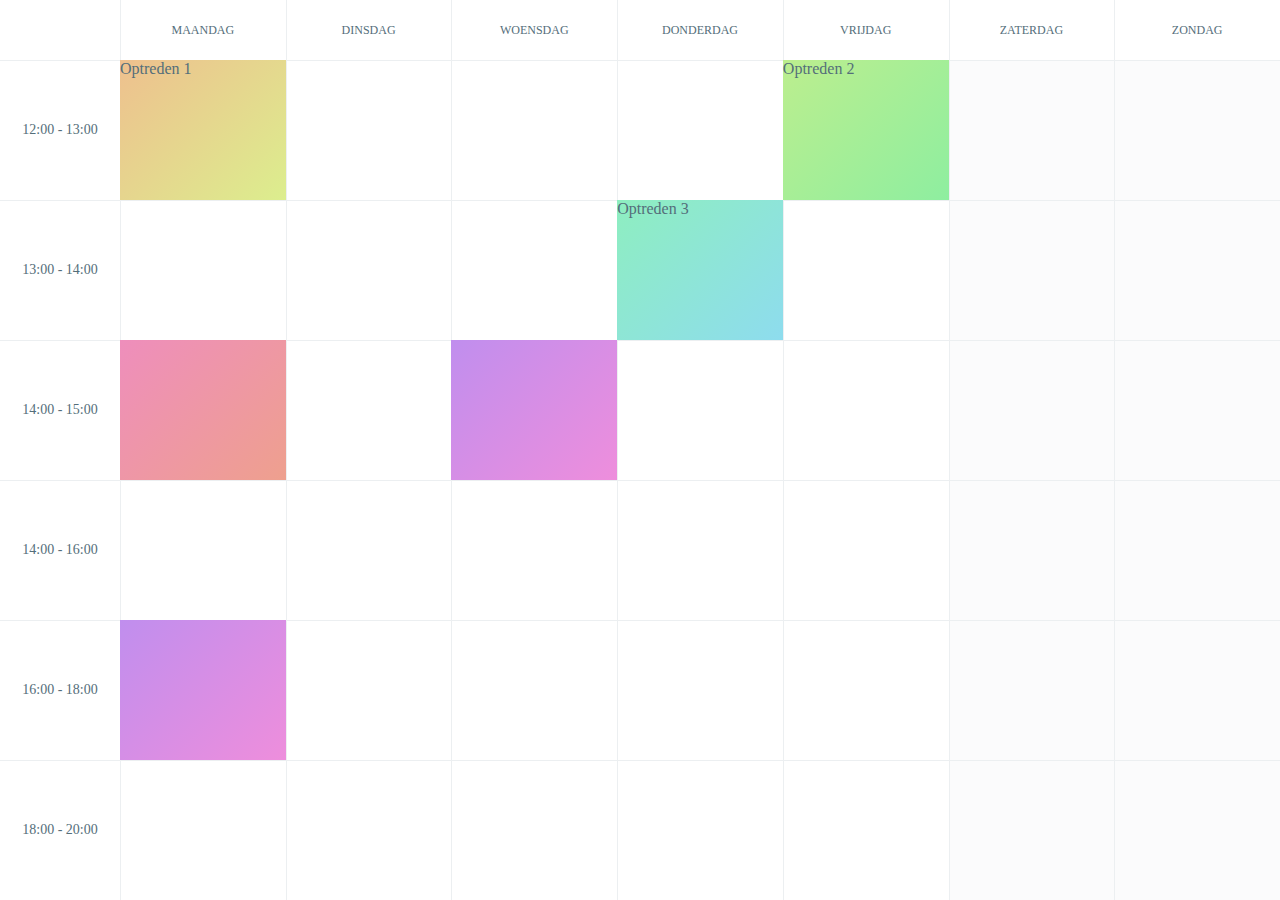
==== opdracht1/countdown-o/index.html @ 43c1228b "update" ====
<!DOCTYPE html>
<html lang="en">
<head>
    <meta charset="UTF-8">
    <meta http-equiv="X-UA-Compatible" content="IE=edge">
    <meta name="viewport" content="width=device-width, initial-scale=1.0">
    <title>Document</title>
    <link rel="stylesheet" href="index.css">
    <link rel="stylesheet" href="index.scss">
</head>
<body>
    <div class="timetable">
        <div class="week-names">
          <div>Maandag</div>
          <div>Dinsdag</div>
          <div>Woensdag</div>
          <div>Donderdag</div>
          <div>Vrijdag</div>
          <div>Zaterdag</div>
          <div>Zondag</div>
        </div>
        <div class="time-interval">
          <div>12:00 - 13:00</div>
          <div>13:00 - 14:00</div>
          <div>14:00 - 15:00</div>
          <div>14:00 - 16:00</div>
          <div>16:00 - 18:00</div>
          <div>18:00 - 20:00</div>
        </div>
        <div class="content">
          <div>
            <div class="accent-orange-gradient">Optreden 1</div>
          </div>
          <div></div>
          <div></div>
          <div></div>
              <div>
            <div class="accent-green-gradient">Optreden 2</div>
          </div>
          <div class="weekend"></div>
          <div class="weekend"></div>
          <div></div>
          <div></div>
          <div></div>
          <div>
            <div class="accent-cyan-gradient">Optreden 3</div>
          </div>
          <div></div>
          <div class="weekend"></div>
          <div class="weekend"></div>
          <div>
            <div class="accent-pink-gradient"></div>
          </div>
          <div></div>
          <div>
            <div class="accent-purple-gradient"></div>
          </div>
          <div></div>
          <div></div>
          <div class="weekend"></div>
          <div class="weekend"></div>
          <div></div>
          <div></div>
          <div></div>
          <div></div>
          <div></div>
          <div class="weekend"></div>
          <div class="weekend"></div>
          <div>
            <div class="accent-purple-gradient"></div>
          </div>
          <div></div>
          <div></div>
          <div></div>
          <div></div>
          <div class="weekend"></div>
          <div class="weekend"></div>
          <div></div>
          <div></div>
          <div></div>
          <div></div>
          <div></div>
          <div class="weekend"></div>
          <div class="weekend"></div>
        </div>
      </div>
</body>
</html>
---- opdracht1/countdown-o/index.css ----
html, body {
  margin: 0;
  font-family: "Karla";
  color: #546E7A;
}

* {
  box-sizing: border-box;
}

.timetable {
  display: grid;
  grid-template-areas: ". week" "time content";
  grid-template-columns: 120px;
  grid-template-rows: 60px;
  width: 100vw;
  height: 100vh;
}
.timetable .accent-pink-gradient {
  display: flex;
  width: 100%;
  height: 100%;
  background: linear-gradient(135deg, #ee8ebc, #eea08e);
  transition: 0.2s ease box-shadow, 0.2s ease transform;
}
.timetable .accent-pink-gradient:hover {
  box-shadow: 0 20px 30px 0 rgba(238, 142, 188, 0.3);
  transform: scale(1.05);
}
.timetable .accent-orange-gradient {
  display: flex;
  width: 100%;
  height: 100%;
  background: linear-gradient(135deg, #eec08e, #dcee8e);
  transition: 0.2s ease box-shadow, 0.2s ease transform;
}
.timetable .accent-orange-gradient:hover {
  box-shadow: 0 20px 30px 0 rgba(238, 192, 142, 0.3);
  transform: scale(1.05);
}
.timetable .accent-green-gradient {
  display: flex;
  width: 100%;
  height: 100%;
  background: linear-gradient(135deg, #bcee8e, #8eeea0);
  transition: 0.2s ease box-shadow, 0.2s ease transform;
}
.timetable .accent-green-gradient:hover {
  box-shadow: 0 20px 30px 0 rgba(188, 238, 142, 0.3);
  transform: scale(1.05);
}
.timetable .accent-cyan-gradient {
  display: flex;
  width: 100%;
  height: 100%;
  background: linear-gradient(135deg, #8eeec0, #8edcee);
  transition: 0.2s ease box-shadow, 0.2s ease transform;
}
.timetable .accent-cyan-gradient:hover {
  box-shadow: 0 20px 30px 0 rgba(142, 238, 192, 0.3);
  transform: scale(1.05);
}
.timetable .accent-blue-gradient {
  display: flex;
  width: 100%;
  height: 100%;
  background: linear-gradient(135deg, #8ebcee, #a08eee);
  transition: 0.2s ease box-shadow, 0.2s ease transform;
}
.timetable .accent-blue-gradient:hover {
  box-shadow: 0 20px 30px 0 rgba(142, 188, 238, 0.3);
  transform: scale(1.05);
}
.timetable .accent-purple-gradient {
  display: flex;
  width: 100%;
  height: 100%;
  background: linear-gradient(135deg, #c08eee, #ee8edc);
  transition: 0.2s ease box-shadow, 0.2s ease transform;
}
.timetable .accent-purple-gradient:hover {
  box-shadow: 0 20px 30px 0 rgba(192, 142, 238, 0.3);
  transform: scale(1.05);
}
.timetable .weekend {
  background: #fbfbfc;
  color: #87a1ad;
}
.timetable .week-names {
  grid-area: week;
  display: grid;
  grid-template-columns: repeat(7, 1fr);
  text-transform: uppercase;
  font-size: 12px;
}
.timetable .week-names > div {
  display: flex;
  align-items: center;
  justify-content: center;
  width: 100%;
  height: 100%;
  box-shadow: inset 1px 0 0 #ECEFF1;
}
.timetable .time-interval {
  grid-area: time;
  display: grid;
  grid-template-rows: repeat(6, 1fr);
  font-size: 14px;
}
.timetable .time-interval > div {
  display: flex;
  align-items: center;
  justify-content: center;
  width: 100%;
  height: 100%;
  box-shadow: inset 0 1px 0 0 #ECEFF1;
}
.timetable .content {
  grid-area: content;
  display: grid;
  grid-template-rows: repeat(6, 1fr);
  grid-template-columns: repeat(7, 1fr);
}
.timetable .content > div {
  box-shadow: inset 1px 0 0 #ECEFF1, inset 0 1px 0 0 #ECEFF1;
}/*# sourceMappingURL=index.css.map */
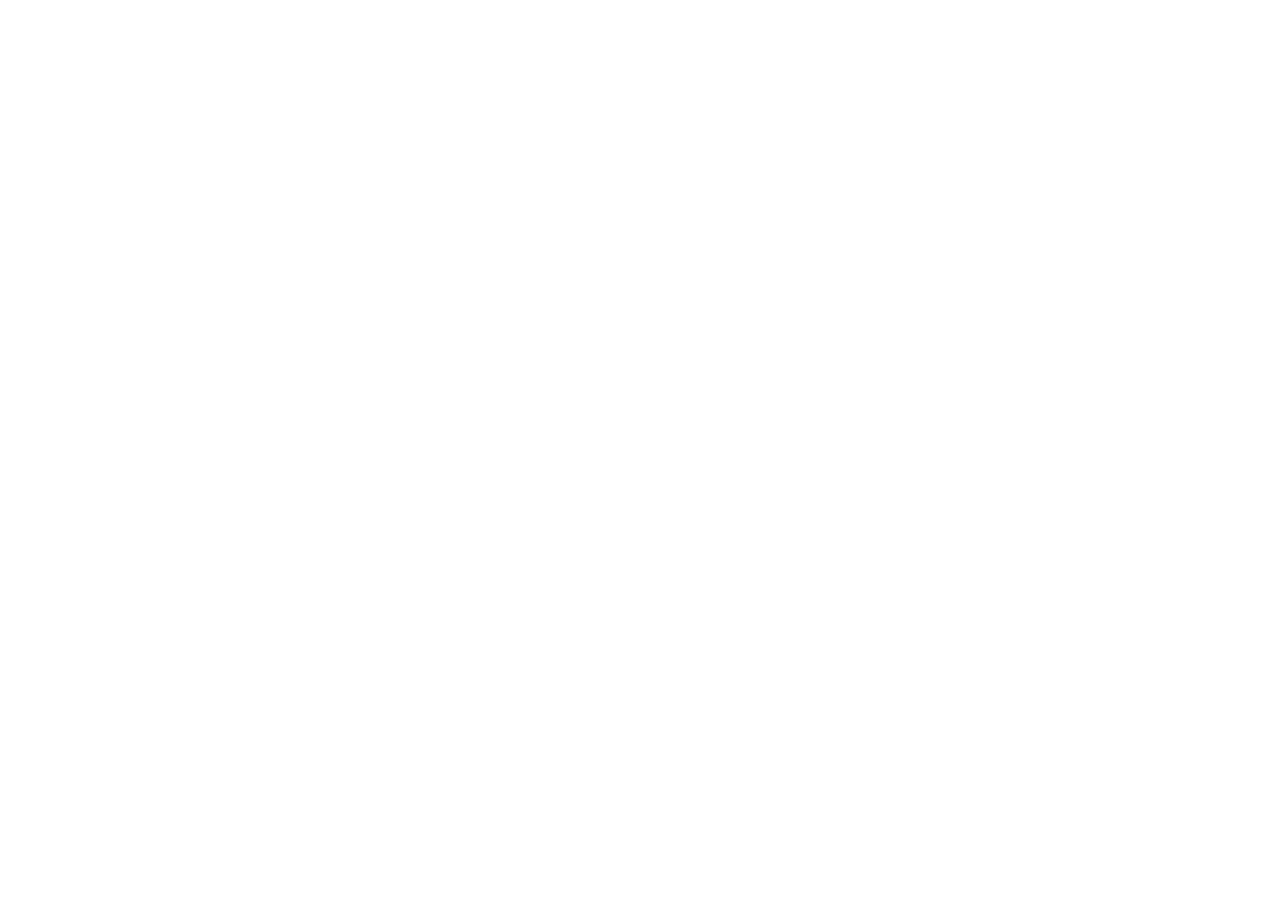
==== commit 09cf179d: "update" ====
--- a/opdracht1/countdown-o/index.html
+++ b/opdracht1/countdown-o/index.html
@@ -9,80 +9,6 @@
     <link rel="stylesheet" href="index.scss">
 </head>
 <body>
-    <div class="timetable">
-        <div class="week-names">
-          <div>Maandag</div>
-          <div>Dinsdag</div>
-          <div>Woensdag</div>
-          <div>Donderdag</div>
-          <div>Vrijdag</div>
-          <div>Zaterdag</div>
-          <div>Zondag</div>
-        </div>
-        <div class="time-interval">
-          <div>12:00 - 13:00</div>
-          <div>13:00 - 14:00</div>
-          <div>14:00 - 15:00</div>
-          <div>14:00 - 16:00</div>
-          <div>16:00 - 18:00</div>
-          <div>18:00 - 20:00</div>
-        </div>
-        <div class="content">
-          <div>
-            <div class="accent-orange-gradient">Optreden 1</div>
-          </div>
-          <div></div>
-          <div></div>
-          <div></div>
-              <div>
-            <div class="accent-green-gradient">Optreden 2</div>
-          </div>
-          <div class="weekend"></div>
-          <div class="weekend"></div>
-          <div></div>
-          <div></div>
-          <div></div>
-          <div>
-            <div class="accent-cyan-gradient">Optreden 3</div>
-          </div>
-          <div></div>
-          <div class="weekend"></div>
-          <div class="weekend"></div>
-          <div>
-            <div class="accent-pink-gradient"></div>
-          </div>
-          <div></div>
-          <div>
-            <div class="accent-purple-gradient"></div>
-          </div>
-          <div></div>
-          <div></div>
-          <div class="weekend"></div>
-          <div class="weekend"></div>
-          <div></div>
-          <div></div>
-          <div></div>
-          <div></div>
-          <div></div>
-          <div class="weekend"></div>
-          <div class="weekend"></div>
-          <div>
-            <div class="accent-purple-gradient"></div>
-          </div>
-          <div></div>
-          <div></div>
-          <div></div>
-          <div></div>
-          <div class="weekend"></div>
-          <div class="weekend"></div>
-          <div></div>
-          <div></div>
-          <div></div>
-          <div></div>
-          <div></div>
-          <div class="weekend"></div>
-          <div class="weekend"></div>
-        </div>
-      </div>
+   
 </body>
 </html>--- a/opdracht1/countdown-o/index.css
+++ b/opdracht1/countdown-o/index.css
@@ -1,126 +1 @@
-html, body {
-  margin: 0;
-  font-family: "Karla";
-  color: #546E7A;
-}
-
-* {
-  box-sizing: border-box;
-}
-
-.timetable {
-  display: grid;
-  grid-template-areas: ". week" "time content";
-  grid-template-columns: 120px;
-  grid-template-rows: 60px;
-  width: 100vw;
-  height: 100vh;
-}
-.timetable .accent-pink-gradient {
-  display: flex;
-  width: 100%;
-  height: 100%;
-  background: linear-gradient(135deg, #ee8ebc, #eea08e);
-  transition: 0.2s ease box-shadow, 0.2s ease transform;
-}
-.timetable .accent-pink-gradient:hover {
-  box-shadow: 0 20px 30px 0 rgba(238, 142, 188, 0.3);
-  transform: scale(1.05);
-}
-.timetable .accent-orange-gradient {
-  display: flex;
-  width: 100%;
-  height: 100%;
-  background: linear-gradient(135deg, #eec08e, #dcee8e);
-  transition: 0.2s ease box-shadow, 0.2s ease transform;
-}
-.timetable .accent-orange-gradient:hover {
-  box-shadow: 0 20px 30px 0 rgba(238, 192, 142, 0.3);
-  transform: scale(1.05);
-}
-.timetable .accent-green-gradient {
-  display: flex;
-  width: 100%;
-  height: 100%;
-  background: linear-gradient(135deg, #bcee8e, #8eeea0);
-  transition: 0.2s ease box-shadow, 0.2s ease transform;
-}
-.timetable .accent-green-gradient:hover {
-  box-shadow: 0 20px 30px 0 rgba(188, 238, 142, 0.3);
-  transform: scale(1.05);
-}
-.timetable .accent-cyan-gradient {
-  display: flex;
-  width: 100%;
-  height: 100%;
-  background: linear-gradient(135deg, #8eeec0, #8edcee);
-  transition: 0.2s ease box-shadow, 0.2s ease transform;
-}
-.timetable .accent-cyan-gradient:hover {
-  box-shadow: 0 20px 30px 0 rgba(142, 238, 192, 0.3);
-  transform: scale(1.05);
-}
-.timetable .accent-blue-gradient {
-  display: flex;
-  width: 100%;
-  height: 100%;
-  background: linear-gradient(135deg, #8ebcee, #a08eee);
-  transition: 0.2s ease box-shadow, 0.2s ease transform;
-}
-.timetable .accent-blue-gradient:hover {
-  box-shadow: 0 20px 30px 0 rgba(142, 188, 238, 0.3);
-  transform: scale(1.05);
-}
-.timetable .accent-purple-gradient {
-  display: flex;
-  width: 100%;
-  height: 100%;
-  background: linear-gradient(135deg, #c08eee, #ee8edc);
-  transition: 0.2s ease box-shadow, 0.2s ease transform;
-}
-.timetable .accent-purple-gradient:hover {
-  box-shadow: 0 20px 30px 0 rgba(192, 142, 238, 0.3);
-  transform: scale(1.05);
-}
-.timetable .weekend {
-  background: #fbfbfc;
-  color: #87a1ad;
-}
-.timetable .week-names {
-  grid-area: week;
-  display: grid;
-  grid-template-columns: repeat(7, 1fr);
-  text-transform: uppercase;
-  font-size: 12px;
-}
-.timetable .week-names > div {
-  display: flex;
-  align-items: center;
-  justify-content: center;
-  width: 100%;
-  height: 100%;
-  box-shadow: inset 1px 0 0 #ECEFF1;
-}
-.timetable .time-interval {
-  grid-area: time;
-  display: grid;
-  grid-template-rows: repeat(6, 1fr);
-  font-size: 14px;
-}
-.timetable .time-interval > div {
-  display: flex;
-  align-items: center;
-  justify-content: center;
-  width: 100%;
-  height: 100%;
-  box-shadow: inset 0 1px 0 0 #ECEFF1;
-}
-.timetable .content {
-  grid-area: content;
-  display: grid;
-  grid-template-rows: repeat(6, 1fr);
-  grid-template-columns: repeat(7, 1fr);
-}
-.timetable .content > div {
-  box-shadow: inset 1px 0 0 #ECEFF1, inset 0 1px 0 0 #ECEFF1;
-}/*# sourceMappingURL=index.css.map */+/*# sourceMappingURL=index.css.map */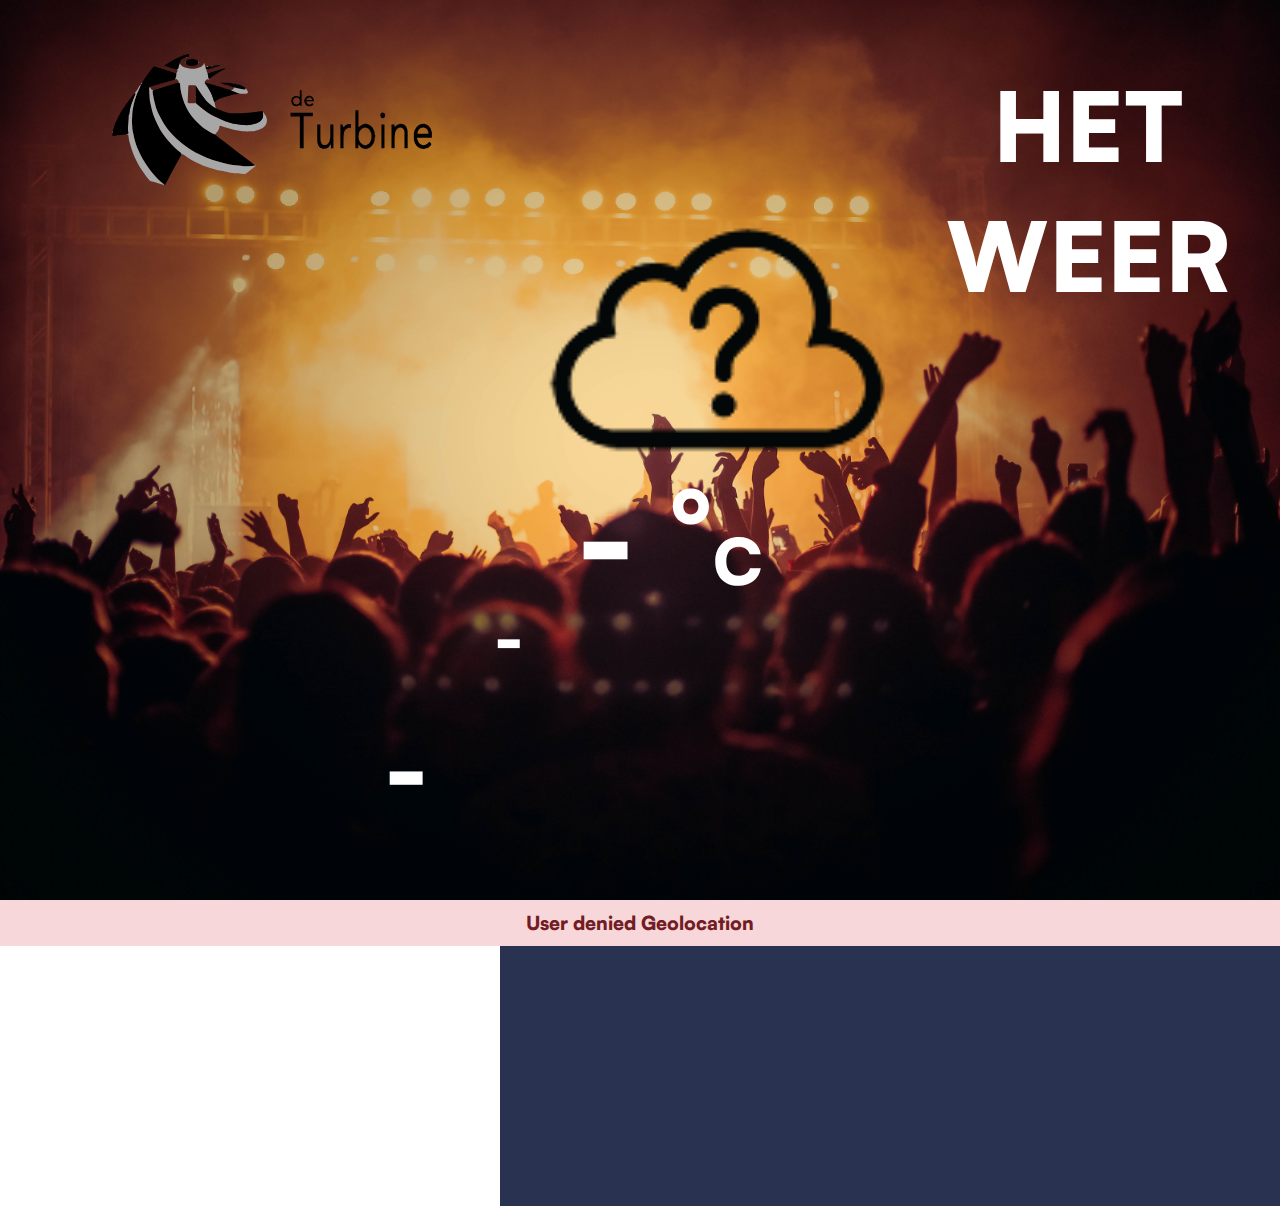
==== commit 6950b664: "update" ====
--- a/opdracht1/countdown-o/index.html
+++ b/opdracht1/countdown-o/index.html
@@ -2,13 +2,38 @@
 <html lang="en">
 <head>
     <meta charset="UTF-8">
-    <meta http-equiv="X-UA-Compatible" content="IE=edge">
-    <meta name="viewport" content="width=device-width, initial-scale=1.0">
-    <title>Document</title>
-    <link rel="stylesheet" href="index.css">
-    <link rel="stylesheet" href="index.scss">
+    <title>Weather App - JavaScript</title>
+    
+    <link rel="stylesheet" href="style.css">
 </head>
 <body>
-   
+    
+    <div class="container">
+        <div class="bg"></div>
+        <img src="/opdracht1/assets/de_turbine-logo.svg">
+        <div class="app-title">
+            
+            <p>HET WEER</p>
+        </div>
+        <div class="notification"> </div>
+        <div class="weather-container">
+            <div class="weather-icon">
+                <img src="icons/unknown.png" alt="">
+            </div>
+            <div class="temperature-value">
+                <p>- °<span>C</span></p>
+            </div>
+            <div class="temperature-description">
+                <p> - </p>
+            </div>
+            <div class="location">
+                <p>-</p>
+            </div>
+        </div>
+    </div>
+    
+    <script src="app.js"></script>
 </body>
-</html>+</html>
+
+
--- a/opdracht1/countdown-o/style.css
+++ b/opdracht1/countdown-o/style.css
@@ -0,0 +1,153 @@
+@font-face {
+    font-family: face;
+    src: url(/opdracht1/OTF/Satoshi-Black.otf);
+}
+*{
+    font-family: face;
+   
+}
+
+body, html{
+    background-color: #293251;
+    height: 100%;
+    width: 100%;
+    margin: 0;
+    padding: 0;
+    font-family: face;
+  
+}
+
+.container{
+    width: 100%;   
+    height: 100%; 
+    background-color: rgb(255, 255, 255); 
+    display: block;
+}
+
+.app-title{
+    position: absolute;
+    left: 70%;
+    top: 5%;
+    font-size: 6em;
+    
+    height: 50px;
+    border-radius: 10px 10px 0 0;
+}
+
+.container img{
+    top: 0;
+    position: absolute;
+    width: 350px;
+    margin-left: 100px;
+    margin-top: 40px;
+}
+
+.app-title p{
+    text-align: center;
+    padding: 15px;
+    margin: 0 auto;
+
+    color: #ffffff;
+}
+
+.notification{
+    background-color: #f8d7da;
+    display: none;
+}
+
+.notification p{
+    color: #721c24;
+    font-size: 1.2em;
+    margin: 0;
+    text-align: center;
+    padding: 10px 0;
+}
+
+.weather-container{
+    width: 500px;
+    height: 260px;
+    background-color: #ffffff;
+}
+
+.weather-icon{
+    width: 300px;
+    height: 128px;
+}
+
+.weather-icon img{
+    display: block;
+    margin: 0 auto;
+    width: 400px;
+    position: absolute;
+    top: 15%;
+    left: 40%;
+}
+
+.temperature-value{
+    width: 300px;
+    height:60px;
+}
+
+.temperature-value p{
+    position: absolute;
+    left: 45%;
+    top: 50%;
+    padding: 0;
+    margin: 0;
+    color: #ffffff;
+    font-size: 8em;
+    text-align: center;
+    cursor: pointer;
+}
+
+.temperature-value p:hover{
+    
+}
+
+.temperature-value span{
+    color: #ffffff;
+    font-size: 0.5em;
+}
+
+.temperature-description{
+    
+}
+
+.temperature-description p{
+    position: absolute;
+    top: 65%;
+    left: 38%;
+    padding: 8px;
+    margin: 0;
+    color: #ffffff;
+    text-align: center;
+    font-size: 4em;
+}
+
+.location{
+    
+}
+
+.location p{
+    top: 78%;
+    left: 30%;
+    position: absolute;
+    margin: 0;
+    padding: 0;
+    color: #ffffff;
+    text-align: center;
+    font-size: 6em;
+}
+.bg {
+    z-index: -1;
+    /* The image used */
+    background-image: url("/opdracht1/assets/pexels-vishnu-r-nair-1105666.jpg");
+  
+    /* Full height */
+    height: 100%; 
+  
+    /* Center and scale the image nicely */
+    background-position: center;
+    background-repeat: no-repeat;
+    background-size: cover;
+  }